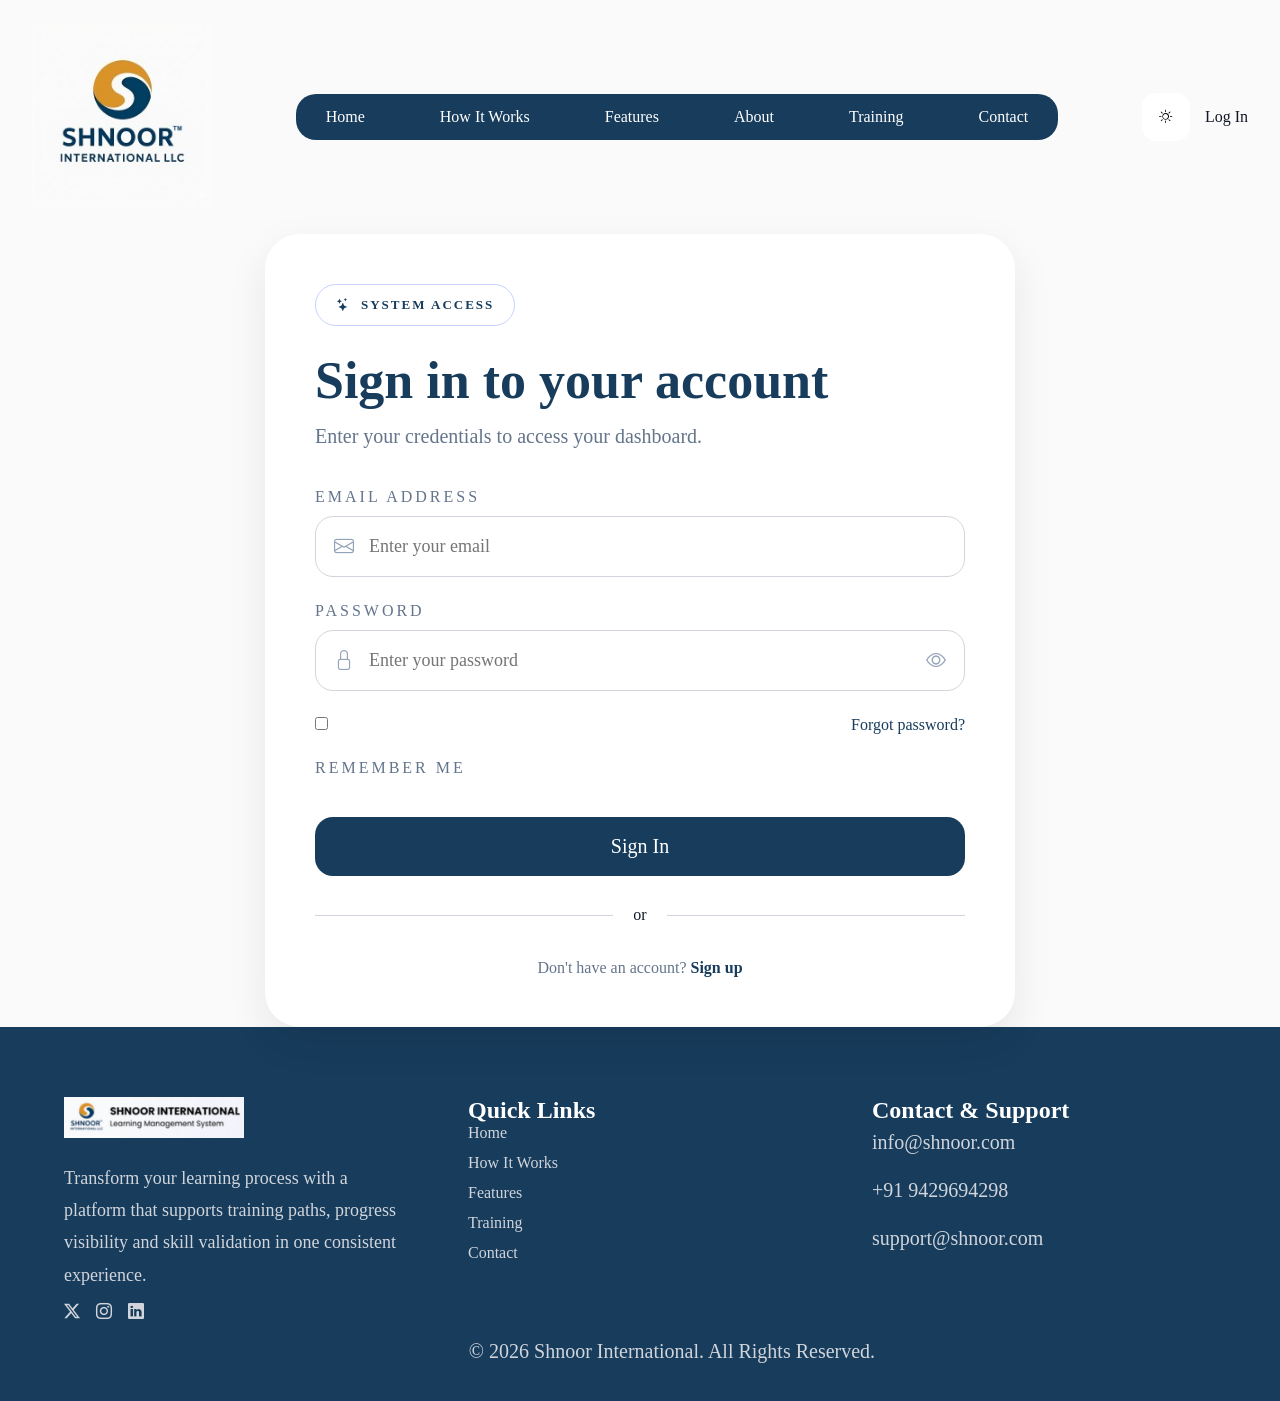
==== login.html @ 2e0fd848 "first commit" ====
<!DOCTYPE html>
<html lang="en">

<head>
    <meta charset="UTF-8">
    <meta name="viewport" content="width=device-width, initial-scale=1.0">
    <title>Shnoor Login</title>

    <link rel="stylesheet" href="styles.css">

    <link rel="stylesheet"
    href="https://cdn.jsdelivr.net/npm/bootstrap-icons@1.11.3/font/bootstrap-icons.min.css">

</head>

<body>
     <nav class="navbar" >
        <div class="logo">
            <img src="./images/shnoor_international_logo.jpeg" alt="Shnoor">
        </div>
        <button class="menu-toggle" id="menuToggle" aria-label="Open Navigation Menu" type="button">
            <i class="bi bi-list"></i>
        </button>
        <div class="nav-links " style="position: sticky; top: 0;"">
            <a href="./index.html">Home</a>
            <a href="./index.html">How It Works</a>
            <a href="./index.html">Features</a>
            <a href="./index.html">About</a>
            <a href="./index.html">Training</a>
            <a href="./index.html#contact">Contact</a>
        </div>
        <div class="nav-actions">
            <button id="themeToggle" class="icon-btn" aria-label="Toggle Dark Mode" type="button">
                <i class="bi bi-sun"></i>
            </button>
            <a href="./login.html" class="login">Log In</a>
            
        </div>
    </nav>
    <main>
        <div class="login-container" style="display: flex; align-content: center;">
            <div class="login-card" style="margin: 0 auto;">
                <div class="badge">
                    <i class="bi bi-stars"></i>
                    SYSTEM ACCESS
                </div>
                <h1>Sign in to your account</h1>
                <p>
                    Enter your credentials to access your dashboard.
                </p>
            <form onsubmit="loginUser(event)">
                    <label>Email Address</label>
                    <div class="input-box">
                        <i class="bi bi-envelope"></i>
                        <input type="email" placeholder="Enter your email" required id="email">
                    </div>
                    <label>Password</label>
                    <div class="input-box">
                        <i class="bi bi-lock"></i>
                        <input type="password" placeholder="Enter your password" required id="password">
                        <i class="bi bi-eye"></i>
                    </div>
                    <div class="options">
                        <div>
                           <input type="checkbox" id="remember">
                            <label for="remember">Remember me</label>
                        </div>
                        <a href="#">
                            Forgot password?
                        </a>
                    </div>
                    <button class="login-btn" type="submit">
                        <a href="./welcome.html" style="color: white; text-decoration: none;">
                            Sign In
                        </a>
                    </button>
                    <div class="divider">
                        <span>or</span>
                    </div>
                </form>
                <div class="signup">
                    Don't have an account?
                    <a href="./signup.html">
                        Sign up
                    </a>
                </div>
            </div>
        </div>
        <section class="footer" id="contact">
            <div class="footer-container">
                <div class="footer-col">
                    <img src="./images/shnoor.png" alt="Shnoor Logo" class="footer-logo">
                    <p style="font-size: 18px;">
                        Transform your learning process with a platform that
                        supports training paths, progress visibility and
                        skill validation in one consistent experience.
                    </p>
                </div>
                <div class="footer-col">
                    <h2>Quick Links</h2>
                    <a href="./index.html#home" >Home</a>
                    <a href="./index.html#hw">How It Works</a>
                    <a href="./index.html#f">Features</a>
                    <a href="./index.html#home">Training</a>
                    <a href="./index.html#contact">Contact</a>
                </div>
                <div class="footer-col">
                    <h2>Contact & Support</h2>
                    <p>info@shnoor.com</p>
                    <p>+91 9429694298</p>
                    <p>support@shnoor.com</p>
                </div>
            </div>
            <div class="footer-col" style="display: flex; flex-direction: column; align-items: left; margin-left: 5%;">
                <div class="icon-container" style="display: flex; gap: 1rem;">
                    <a href="https://twitter.com/shnoor" aria-label="Twitter" ><i class="bi bi-twitter-x"></i></a>
                    <a href="https://www.instagram.com/shnoor_international_llc/?hl=en" aria-label="Instagram" target="_blank"><i class="bi bi-instagram"></i></a>
                    <a href="https://linkedin.com/company/shnoor" aria-label="LinkedIn" target="_blank"><i class="bi bi-linkedin"></i></a>
                    
                </div>
                <div style="margin: 0 auto;"><p> © 2026 Shnoor International. All Rights Reserved.</p></div>
            </div>
        </section>
        <script src="script.js"></script>
    </main>
</body>
</html>
---- styles.css ----
*{
    margin:0;
    padding:0;
    font-family:'Aerial';
}
html{
    scroll-behavior:smooth;
}

body{
    background-color: rgb(250, 250, 250);
    color:#111827;
}

.navbar{
    width:95%;
    margin:auto;
    padding:25px 0;
    display:flex;
    justify-content:space-between;
    align-items:center;
}

.logo img{
    width:180px;
    max-width:100%;
}

.nav-links{
    background: rgb(23,60,92);
    padding:14px 30px;
    border-radius:20px;
    display:flex;
    gap:75px;
}

.nav-links a{
    text-decoration:none;
    color:white;
}

.nav-actions{
    display:flex;
    align-items:center;
    gap:15px;
}

.icon-btn{
    width:48px;
    height:48px;
    border:none;
    border-radius:14px;
    background:white;
    cursor:pointer;
}

.login{
    text-decoration:none;
    color:#111827;
}

.start-btn{
    border:none;
    background:rgb(23,60,92);
    color:white;
    padding:14px 25px;
    border-radius:14px;
    cursor:pointer;
}

.home{
    width:90%;
    margin:auto;
    display:flex;
    align-items:center;
    justify-content:space-between;
    min-height:85vh;
    gap:60px;
    
}

.home-left{
    flex:1;
}

.home-right{
    flex:1;
}

.badge{
    display:inline-block;
    background:white;
    padding:12px 22px;
    border-radius:40px;
    border:1px solid #e5e7eb;
    margin-bottom:25px;
    font-size:13px;
    letter-spacing:2px;
}

.home h1{
    font-size:40px;
    line-height:1.2;
    margin-bottom:25px;
}

.home p{
    color:#64748b;
    line-height:1.9;
    margin-bottom:30px;
}

.home-buttons{
    display:flex;
    gap:15px;
    margin-bottom:40px;
}

.primary-btn{
    border:none;
    background: rgb(23,60,92);
    color:white;
    padding:16px 30px;
    border-radius:15px;
}

.secondary-btn{
    border:1px solid #d1d5db;
    background:white;
    padding:16px 30px;
    border-radius:15px;
}

.stats{
    display:flex;
    gap:20px;
}

.stat-card{
    background:white;
    padding:25px;
    border-radius:20px;
    min-width:170px;
    box-shadow:0 10px 25px rgba(0,0,0,0.05);
}

.stat-card h2{
    margin-bottom:10px;
}

.dashboard{
    background:white;
    border-radius:35px;
    overflow:hidden;
    box-shadow:0 20px 50px rgba(0,0,0,0.08);
}

.dashboard-header{
    background:rgb(23,60,92);
    color:white;
    padding:30px;
    display:flex;
    justify-content:space-between;
}

.dashboard-header span{
    font-size:12px;
    letter-spacing:3px;
}

.dashboard-header h2{
    margin-top:15px;
    max-width:350px;
}

.completion-box{
    background:rgba(255,255,255,0.15);
    padding:20px;
    border-radius:15px;
    font-weight:bold;
}

.dashboard-body{
    padding:25px;
}

.card{
    border:1px solid #e5e7eb;
    padding:25px;
    border-radius:20px;
    margin-bottom:20px;
}

.card ul{
    margin-top:15px;
    padding-left:20px;
}

.card li{
    margin-bottom:12px;
}

.progress{
    width:100%;
    height:8px;
    background:#e5e7eb;
    border-radius:10px;
    margin-top:15px;
}

.progress-fill{
    width:80%;
    height:100%;
    background: rgb(207,151,65);
    border-radius:10px;
}

.dark{
    background:#0b1120;
    color:white;
}


.primary-btn:hover, .start-btn:hover, .badge:hover, .bar:hover{
    background-color: rgb(207,151,65);
    color: black;
    transition: background-color 0.3s ease
}


.workflow{
    padding:100px 0;
    text-align:center;
}

.section-badge{
    display:inline-block;
    padding:8px 18px;
    border-radius:30px;
    background:#eef2ff;
    color:rgb(23,60,92);
    font-size:12px;
    font-weight:600;
    margin-bottom:15px;
}

.workflow h2{
    font-size:38px;
    margin-bottom:15px;
}

.section-desc{
    max-width:650px;
    margin:auto;
    color:#64748b;
    margin-bottom:50px;
}

.workflow-grid{
    display:flex;
    justify-content:center;
    gap:25px;
    flex-wrap:wrap;
}

.workflow-card{
    width:280px;
    background:white;
    padding:30px;
    border-radius:20px;
    box-shadow:0 10px 30px rgba(0,0,0,0.05);
    transition:0.3s;
    max-width:280px;
}

.workflow-card:hover{
    transform:translateY(-8px);
}

.workflow-icon{
    width:55px;
    height:55px;
    border-radius:15px;
    display:flex;
    justify-content:center;
    align-items:center;
    margin-bottom:20px;
}

.workflow-icon i{
    font-size:24px;
    color:rgb(207,151,65);
}

.workflow-card h4{
    margin-bottom:10px;
}

.workflow-card p{
    color:#64748b;
}
.support-section{
    width:90%;
    margin:auto;
    padding:100px 0;

    display:flex;
    justify-content:space-between;
    gap:50px;
}

.support-left{
    flex:1;
}

.support-right{
    flex:1;
    display:flex;
    gap:10px;
   
}

.support-list{
    margin-top:30px;
}

.support-item{
    background:white;
    padding:20px;
    margin-bottom:15px;
    border-radius:15px;
    box-shadow:0 10px 20px rgba(0,0,0,0.04);
}

.mini-card{
    flex:1;
    background:white;
    padding:25px;
    border-radius:18px;
    text-align:center;
    box-shadow:0 10px 20px rgba(0,0,0,0.05);
}

.mini-card i{
    font-size:28px;
    color:rgb(207,151,65);
    margin-bottom:15px;
}
.p{
    line-height:2;
}
.box{
    width:650px;
    background:white;
    padding:50px;
    border-radius:35px;
    box-shadow:
    0 15px 40px rgba(0,0,0,0.08);
}


.dark-mode, .dark-mode .navbar, .dark-mode .nav-links{
    background:#0f172a;
    color:white;
}
.dark-mode .nav-links a, .dark-mode .menu-toggle i, .dark-mode .login{
    color: white;
}

.dark-mode .badge{
    background:#1e293b;
    color:white;
}

.dark-mode .stat-card,
.dark-mode .workflow-card,
.dark-mode .support-item,
.dark-mode .mini-card,
.dark-mode .dashboard,
.dark-mode .card,
.dark-mode .login-content,
.dark-mode .login-card,
.dark-mode .crd,
.dark-mode .footer{
    background:#1e293b;
    color:white;
}

.dark-mode p{
    color:#cbd5e1;
}

.dark-mode .section-desc{
    color:#cbd5e1;
}

body,
.nav-links,
.dashboard,
.card,
.stat-card,
.workflow-card,
.support-item,
.mini-card{
    transition:0.4s ease;
}




.login-card{
    width:100%;
    max-width:650px;
    background:white;
    padding:50px;
    border-radius:35px;
    box-shadow: 0 15px 40px rgba(0,0,0,0.08);

}

.badge{
    display:inline-flex;
    gap:10px;
    align-items:center;
    padding:12px 20px;
    border-radius:30px;
    border:1px solid #c7d2fe;
    color:rgb(23,60,92);
    font-weight:600;
    margin-bottom:25px;
}

h1{
    font-size:52px;
    margin-bottom:15px;
    color:rgb(23,60,92);
}

p{
    color:#64748b;
    font-size:20px;
    margin-bottom:40px;
}

label{
    display:block;
    margin-bottom:10px;
    margin-top:25px;
    color:#64748b;
    letter-spacing:3px;
    text-transform:uppercase;
}

.input-box{
    display:flex;
    align-items:center;
    gap:15px;
    border:1px solid #d1d5db;
    border-radius:18px;
    padding:18px;
}

.input-box i{
    color:#94a3b8;
    font-size:20px;
}

.input-box input{
    flex:1;
    border:none;
    outline:none;
    font-size:18px;
}
.input-box{
    transition:0.3s ease;
}

.input-box:focus-within{
    border-color:rgb(207,151,65);
    box-shadow:
    0 0 10px rgba(207,151,65,0.4);
    transform:translateY(-2px);
}
.dark-mode input{
    background:#1e293b;
    color:white;
    border:none;
}
.dark-mode input::placeholder{

    color:#94a3b8;
}
.dark-mode .input-box{

    background:#1e293b;

    border:1px solid #475569;
}
.dark-mode h1{
    color:white;
}


.options{
    margin-top:25px;
    display:flex;
    justify-content:space-between;
}

.options a{
    text-decoration:none;
    color:
    rgb(23,60,92);
}

.login-btn{
    width:100%;
    margin-top:30px;
    padding:18px;
    border:none;
    border-radius:18px;
    background:
    rgb(23,60,92);
    color:white;
    font-size:20px;
    cursor:pointer;
}

.login-btn:hover{

    background:rgb(207,151,65);
    color:black;
}

.divider{
    display:flex;
    align-items:center;
    gap:20px;
    margin:30px 0;
}

.divider::before,
.divider::after{
    content:"";
    flex:1;
    height:1px;
    background:#d1d5db;
}

.google-btn{
    width:100%;
    padding:18px;
    border:1px solid #d1d5db;
    border-radius:18px;
    background:white;
    cursor:pointer;
    font-size:18px;
}

.signup{
    text-align:center;
    margin-top:35px;
    color:#64748b;
}

.signup a{
    text-decoration:none;
    color:
    rgb(23,60,92);
    font-weight:bold;
}
.label:hover{
    outline: thin solid rgb(23,60,92);
    transition: outline 0.3s ease;
}

.footer{
    background:rgb(23,60,92);
    color:white;
    padding:70px 0 20px;
}

.footer-container{
    width:90%;
    margin:auto;
    display:flex;
    justify-content:space-between;
    gap:60px;
    flex-wrap:wrap;
}

.footer-col{
    flex:1;
    min-width:250px;
}

.footer-logo{
    width:180px;
    margin-bottom:20px;
}

.footer-col h3{
    margin-bottom:20px;
    color:white;
}

.footer-col p{
    color:#d1d5db;
    line-height:1.8;
    margin-bottom:12px;
}

.footer-col a{
    display:block;
    color:#d1d5db;
    text-decoration:none;
    margin-bottom:12px;
    transition:0.3s;
}

.footer-col a:hover{
    color:rgb(207,151,65);
}

.footer-bottom{
    width:90%;
    margin:40px auto 0;
    padding-top:20px;
    border-top:1px solid rgba(255,255,255,0.15);
    text-align:center;
}

.footer-bottom p{
    color:#d1d5db;
}
.signup-card{
    width:100%;
    max-width:650px;
    background:white;
    padding:50px;
    border-radius:35px;
    box-shadow:0 15px 40px rgba(0,0,0,0.08);
    margin:60px auto;
}

.signup-title{
    font-size:52px;
    margin-bottom:15px;
    color:rgb(23,60,92);
}

.signup-desc{
    color:#64748b;
    font-size:20px;
    margin-bottom:40px;
}

.signup-btn{
    width:100%;
    margin-top:30px;
    padding:18px;
    border:none;
    border-radius:18px;
    background:rgb(23,60,92);
    color:white;
    font-size:20px;
    cursor:pointer;
}

.signup-btn:hover{
    background:rgb(207,151,65);
    color:black;
}

.signup-footer{
    text-align:center;
    margin-top:25px;
}

.signup-footer a{
    text-decoration:none;
    color:rgb(23,60,92);
    font-weight:bold;
}

.dark-mode .signup-card{
    background:#1e293b;
    color:white;
}

.dark-mode .signup-title{
    color:white;
}

.dark-mode .signup-desc{
    color:#cbd5e1;
}

.dark-mode .signup-footer a{
    color:rgb(207,151,65);
}
/* Mobile Responsive */

@media screen and (max-width: 768px){

   
    
    .menu-toggle{
        position:absolute;
        top:20px;
        right:15px;
        display:block;
        order:3;
    }

    .icon-btn{
        order:1;
    }

    .login{
        order:2;
    }
    .nav-links{
        flex-wrap:wrap;
        gap:20px;
        justify-content:center;
        width:100%;
    }

    .home{
        flex-direction:column;
        text-align:center;
    }

    .stats{
        flex-direction:column;
        align-items:center;
    }

    .workflow-grid{
        flex-direction:column;
        align-items:center;
    }

    .support-section{
        flex-direction:column;
    }

    .support-right{
        flex-direction:column;
    }

    .footer-container{
        flex-direction:column;
        text-align:center;
    }

    .login-card,
    .signup-card,
    .box{
        width:90%;
        padding:30px;
    }

    .home h1{
        font-size:32px;
    }

    h1{
        font-size:35px;
    }

    .dashboard-header{
        flex-direction:column;
        gap:20px;
    }
}

.menu-toggle{
    display:none;
    background:none;
    border:none;
    font-size:30px;
    cursor:pointer;
}

@media screen and (max-width:768px){

    .menu-toggle{
        display:block;
        margin-left:auto;
    }

    .nav-links{
        display:none;
        position:absolute;
        top:90px;
        right:20px;
        width:220px;
        flex-direction:column;
        gap:15px;
        padding:20px;
        border-radius:15px;
        background:rgb(23,60,92);
        z-index:1000;
    }

    .nav-links.active{
        display:flex;
    }

    .navbar{
        position:relative;
    }
}
@media screen and (max-width:768px){

    .navbar{
        display:flex;
        justify-content:space-between;
        align-items:center;
        position:relative;
    }

    .nav-actions{       
        display:flex;
        align-items:center;
        gap:10px;
    }

   .nav-links{
        display:none;
        position:absolute;
        top:100px;
        right:0%;;
        width:170px;
        background:#173c5c;
        border-radius:12px;
        padding:10px;
        z-index:999;
    }

    .nav-links.active{
        display:flex;
        flex-direction:column;
    }
}
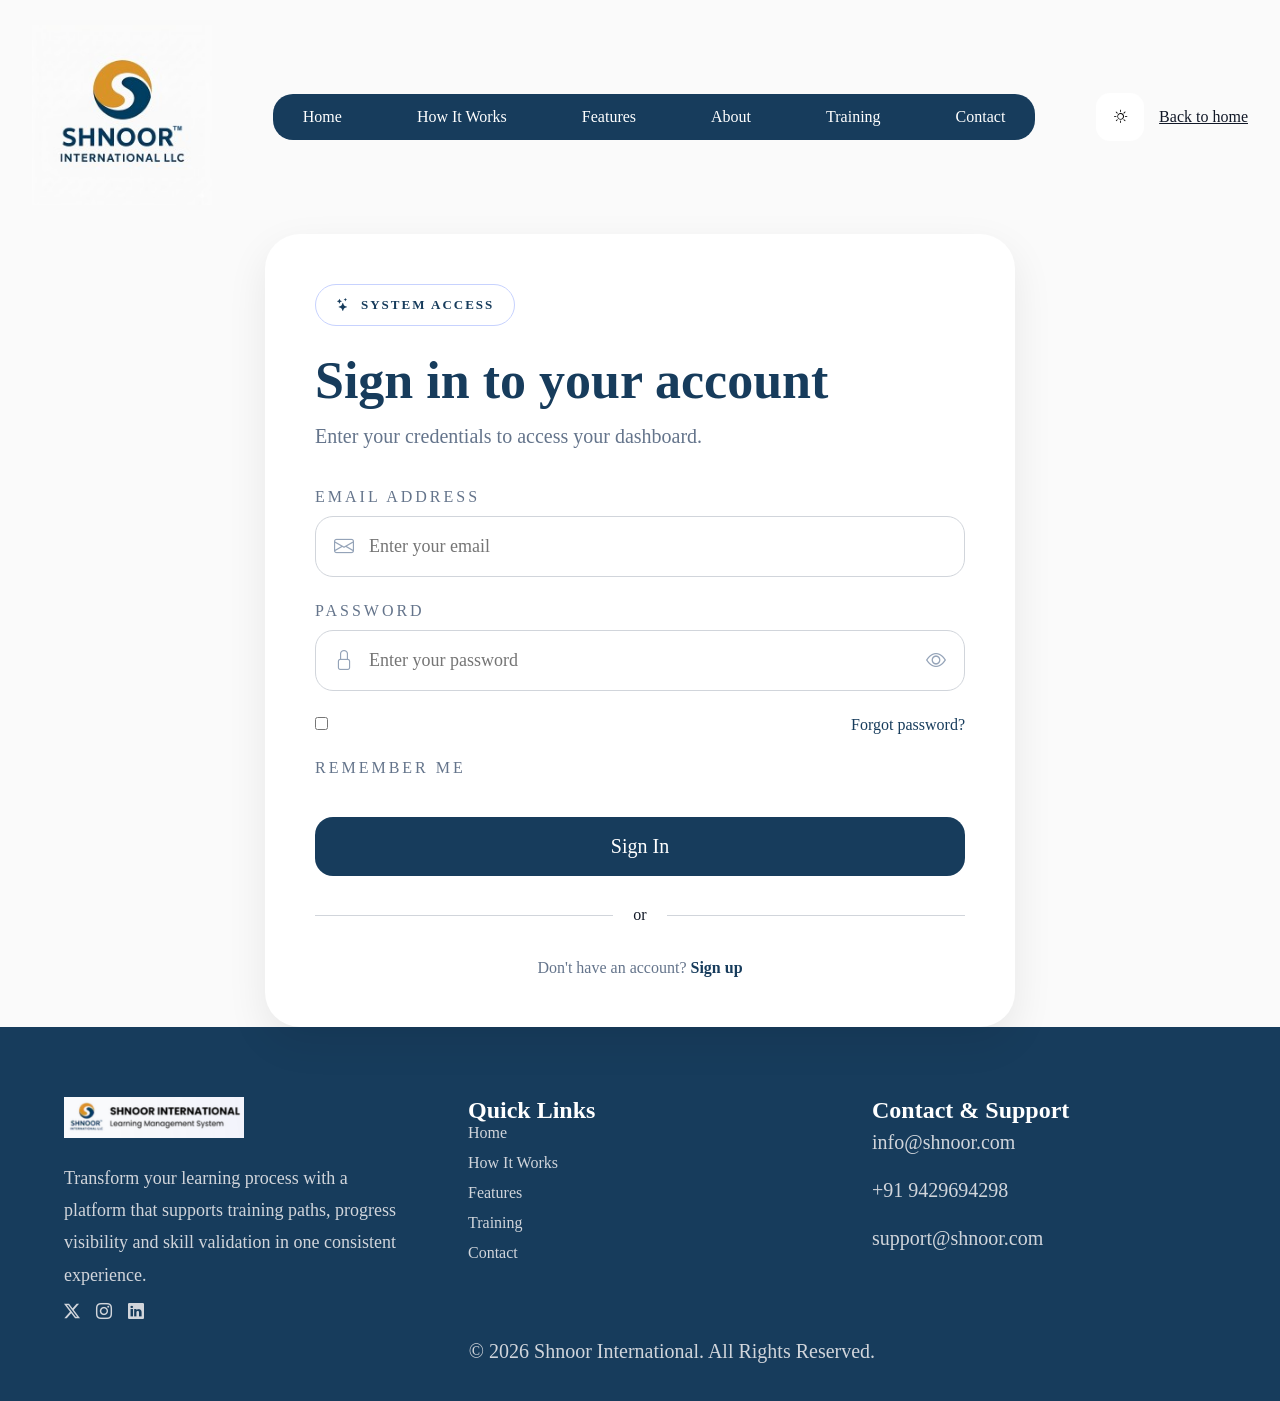
==== commit acfcad81: "updated menu bar" ====
--- a/login.html
+++ b/login.html
@@ -22,18 +22,18 @@
             <i class="bi bi-list"></i>
         </button>
         <div class="nav-links " style="position: sticky; top: 0;"">
-            <a href="./index.html">Home</a>
-            <a href="./index.html">How It Works</a>
-            <a href="./index.html">Features</a>
-            <a href="./index.html">About</a>
-            <a href="./index.html">Training</a>
+            <a href="./index.html #home">Home</a>
+            <a href="./index.html #hw">How It Works</a>
+            <a href="./index.html #f">Features</a>
+            <a href="./index.html #about">About</a>
+            <a href="./index.html #tr">Training</a>
             <a href="./index.html#contact">Contact</a>
         </div>
         <div class="nav-actions">
             <button id="themeToggle" class="icon-btn" aria-label="Toggle Dark Mode" type="button">
                 <i class="bi bi-sun"></i>
             </button>
-            <a href="./login.html" class="login">Log In</a>
+            <a href="./index.html" class="login" style="text-decoration:underline;"></i>Back to home</a>
             
         </div>
     </nav>
@@ -101,7 +101,7 @@
                     <a href="./index.html#home" >Home</a>
                     <a href="./index.html#hw">How It Works</a>
                     <a href="./index.html#f">Features</a>
-                    <a href="./index.html#home">Training</a>
+                    <a href="./index.html#tr">Training</a>
                     <a href="./index.html#contact">Contact</a>
                 </div>
                 <div class="footer-col">
--- a/styles.css
+++ b/styles.css
@@ -381,7 +381,10 @@
 .dark-mode .login-content,
 .dark-mode .login-card,
 .dark-mode .crd,
-.dark-mode .footer{
+.dark-mode .footer
+.dark-mode .about-card
+.dark-mode .about-right
+.dark-mode .highlight-card{
     background:#1e293b;
     color:white;
 }
@@ -401,7 +404,8 @@
 .stat-card,
 .workflow-card,
 .support-item,
-.mini-card{
+.mini-card
+.about-card{
     transition:0.4s ease;
 }
 
@@ -698,6 +702,76 @@
 
 .dark-mode .signup-footer a{
     color:rgb(207,151,65);
+}
+.about-section{
+    display:flex;
+    justify-content:space-between;
+    align-items:center;
+    gap:60px;
+    padding:100px 8%;
+}
+
+.about-left{
+    flex:1;
+}
+
+.about-left h2{
+    font-size:40px;
+    line-height:1.2;
+    color:black;
+    margin:20px 0;
+}
+
+.about-right{
+    flex:1;
+    display:flex;
+    flex-direction:column;
+    gap:24px;
+}
+
+.about-card{
+    display:flex;
+    align-items:flex-start;
+    gap:20px;
+    background:rgb(250, 250, 250);
+    padding:15px;
+    border-radius:28px;
+    border:1px solid #e8edf5;
+    box-shadow:0 10px 20px rgba(0,0,0,0.05);
+}
+
+.about-card i{
+    font-size:24px;
+    color:rgb(207,151,65);
+}
+
+.about-card h4{
+    margin-bottom:8px;
+    color:#16395f;
+}
+
+.about-card p{
+    color:#64748b;
+}
+
+.highlight-card{
+    background:#eef2ff;
+}
+
+@media(max-width:768px){
+
+    .about-section{
+        flex-direction:column;
+        text-align:center;
+    }
+
+    .about-left h2{
+        font-size:32px;
+    }
+
+    .about-card{
+        text-align:left;
+    }
 }
 /* Mobile Responsive */
 
@@ -846,3 +920,124 @@
     }
 }
 
+/* About Section Dark Mode */
+.dark-mode .about-section {
+    background: #0f172a;
+}
+
+.dark-mode .about-content h2,
+.dark-mode .about-content h3
+{
+    color: white;
+}
+
+.dark-mode .about-content p {
+    color: #cbd5e1;
+}
+
+.dark-mode .about-card ,
+.dark-mode .training-card{
+    background: #1e293b;
+    color: white;
+    border: 1px solid #334155;
+}
+
+.dark-mode .about-card h4,
+ .dark-mode .training-card h3,
+ .dark-mode .training-card p
+{
+    color: white;
+}
+
+.dark-mode .about-card p {
+    color: #cbd5e1;
+}
+
+.dark-mode .about-badge {
+    background: #1e293b;
+    color: rgb(207,151,65);
+    border: 1px solid rgb(207,151,65);
+}
+.dark-mode .about-left h2 {
+    color: white;
+}
+
+.training-section{
+    padding:100px 8%;
+    text-align:center;
+}
+
+.section-tag{
+    display:inline-block;
+    padding:8px 20px;
+    border:1px solid #bfc7ff;
+    border-radius:50px;
+    color:#4f46e5;
+    font-size:13px;
+    letter-spacing:3px;
+    margin-bottom:20px;
+}
+
+.training-section h2{
+    max-width:800px;
+    margin:0 auto 20px;
+    font-size:40px;
+    line-height:1.2;
+    font-weight:700;
+    color: black;
+}
+
+.training-subtitle{
+    max-width:800px;
+    margin:0 auto 60px;
+    color:#64748b;
+    font-size:20px;
+    line-height:1.7;
+}
+
+.training-grid{
+    display:grid;
+    grid-template-columns:repeat(auto-fit,minmax(320px,1fr));
+    gap:30px;
+}
+
+.training-card{
+    background:#fff;
+    border:1px solid #e2e8f0;
+    border-radius:28px;
+    overflow:hidden;
+    box-shadow:0 4px 18px rgba(0,0,0,0.05);
+    transition:0.3s;
+}
+
+.training-card:hover{
+    transform:translateY(-6px);
+}
+
+.training-image{
+    padding:30px;
+    background:#f8fafc;
+}
+
+.training-image img{
+    width:180px;
+    height:auto;
+}
+
+.training-content{
+    padding:30px;
+    text-align:left;
+}
+
+.training-content h3{
+    margin-bottom:15px;
+    color:#0f172a;
+}
+
+.training-content p{
+    color:#64748b;
+    line-height:1.8;
+}
+.dark-mode .trd{
+    color: white;
+}
